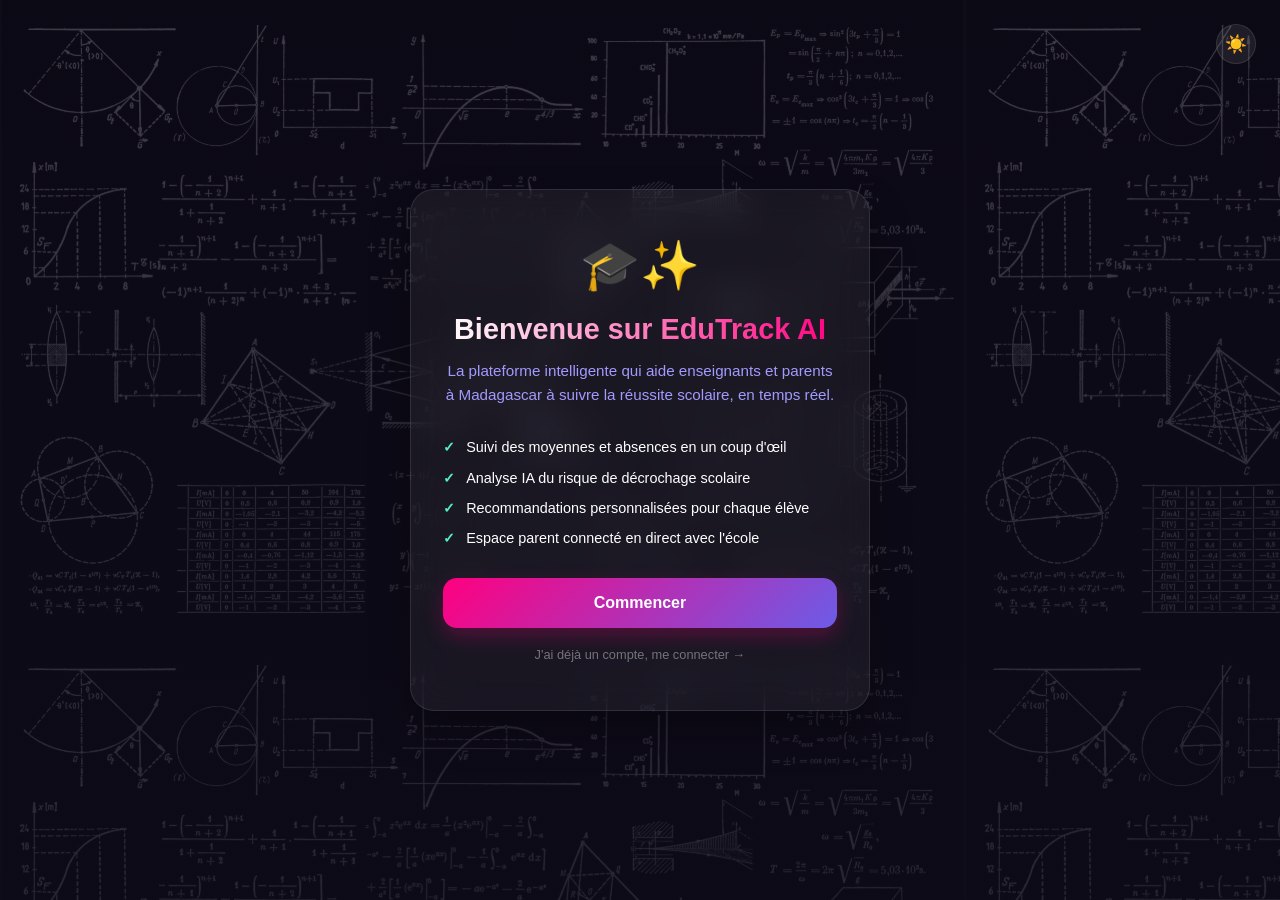
==== frontend/inscription (2).html @ b20ddab0 "Ajout frontend avec thème et pages inscription/login" ====
<!DOCTYPE html>
<html lang="fr">
<head>
    <meta charset="UTF-8">
    <meta name="viewport" content="width=device-width, initial-scale=1.0">
    <title>EduTrack Madagascar AI - Inscription</title>
    <style>
        :root {
            --bg-dark: #0f0c1b;
            --primary-gradient: linear-gradient(135deg, #ff007f, #6c5ce7);
            --text-light: #ffffff;
            --text-muted: #a29bfe;
            --input-bg: rgba(255, 255, 255, 0.07);
        }

        * {
            margin: 0;
            padding: 0;
            box-sizing: border-box;
            font-family: 'Segoe UI', Roboto, Helvetica, Arial, sans-serif;
        }

        body {
            background-color: var(--bg-dark);
            background-image:
                radial-gradient(circle at 20% 30%, rgba(255, 0, 127, 0.15) 0%, transparent 40%),
                radial-gradient(circle at 80% 20%, rgba(0, 206, 201, 0.12) 0%, transparent 35%),
                radial-gradient(circle at 85% 75%, rgba(108, 92, 231, 0.15) 0%, transparent 40%);
                    background-image: linear-gradient(rgba(15, 12, 27, 0.78), rgba(15, 12, 27, 0.88)),
                      url('fondprojet.PNG') !important;
            background-attachment: fixed;
            min-height: 100vh;
            display: flex;
            justify-content: center;
            align-items: center;
            padding: 1.5rem;
        }

        .hidden { display: none !important; }

        /* --- Écran Promo --- */
        .promo-card {
            width: 100%;
            max-width: 460px;
            background: rgba(255, 255, 255, 0.05);
            backdrop-filter: blur(18px);
            -webkit-backdrop-filter: blur(18px);
            border: 1px solid rgba(255, 255, 255, 0.1);
            border-radius: 24px;
            padding: 3rem 2rem;
            box-shadow: 0 20px 40px rgba(0, 0, 0, 0.3);
            color: var(--text-light);
            text-align: center;
        }

        .promo-icon { font-size: 3rem; margin-bottom: 1.2rem; }

        .promo-card h1 {
            font-size: 1.8rem;
            font-weight: 700;
            margin-bottom: 0.8rem;
            background: linear-gradient(to right, #ffffff, #ff007f);
            -webkit-background-clip: text;
            -webkit-text-fill-color: transparent;
        }

        .promo-card p {
            color: var(--text-muted);
            font-size: 0.95rem;
            margin-bottom: 2rem;
            line-height: 1.6;
        }

        .promo-features {
            list-style: none;
            text-align: left;
            margin-bottom: 2rem;
            display: flex;
            flex-direction: column;
            gap: 0.9rem;
        }

        .promo-features li { display: flex; align-items: center; gap: 0.7rem; font-size: 0.9rem; }
        .promo-features li span.check { color: #55efc4; font-weight: 700; }

        .promo-skip { margin-top: 1.2rem; font-size: 0.8rem; }
        .promo-skip a { color: rgba(255, 255, 255, 0.4); text-decoration: none; }
        .promo-skip a:hover { color: rgba(255, 255, 255, 0.7); }

        /* --- Formulaire d'inscription --- */
        .glass-card {
            width: 100%;
            max-width: 420px;
            background: rgba(255, 255, 255, 0.05);
            backdrop-filter: blur(18px);
            -webkit-backdrop-filter: blur(18px);
            border: 1px solid rgba(255, 255, 255, 0.1);
            border-radius: 24px;
            padding: 2.5rem 2rem;
            box-shadow: 0 20px 40px rgba(0, 0, 0, 0.3);
            color: var(--text-light);
        }

        .login-header { text-align: center; margin-bottom: 2rem; }

        .login-header h1 {
            font-size: 1.8rem;
            font-weight: 600;
            margin-bottom: 0.3rem;
            background: linear-gradient(to right, #ffffff, #d6d1f8);
            -webkit-background-clip: text;
            -webkit-text-fill-color: transparent;
        }

        .login-header p { color: var(--text-muted); font-size: 0.9rem; }

        .form-group { margin-bottom: 1.3rem; }

        .form-group label {
            display: block;
            margin-bottom: 0.5rem;
            font-size: 0.75rem;
            font-weight: 600;
            text-transform: uppercase;
            letter-spacing: 1px;
            color: rgba(255, 255, 255, 0.6);
        }

        .form-group input, .form-group select {
            width: 100%;
            padding: 0.9rem 1rem;
            background: var(--input-bg);
            border: 1px solid rgba(255, 255, 255, 0.1);
            border-radius: 12px;
            font-size: 0.95rem;
            color: var(--text-light);
            outline: none;
            transition: all 0.3s ease;
        }

        .form-group select option { background-color: #1c1830; color: white; }

        .form-group input:focus, .form-group select:focus {
            border-color: #ff007f;
            box-shadow: 0 0 10px rgba(255, 0, 127, 0.2);
            background: rgba(255, 255, 255, 0.1);
        }

        .form-group input::placeholder { color: rgba(255, 255, 255, 0.3); }

        .btn-gradient {
            display: inline-block;
            width: 100%;
            padding: 1rem;
            background: var(--primary-gradient);
            border: none;
            border-radius: 14px;
            color: white;
            font-size: 1rem;
            font-weight: 600;
            cursor: pointer;
            box-shadow: 0 8px 20px rgba(255, 0, 127, 0.25);
            transition: transform 0.2s, box-shadow 0.2s;
            text-decoration: none;
            text-align: center;
            box-sizing: border-box;
        }

        .btn-gradient:hover {
            transform: translateY(-2px);
            box-shadow: 0 12px 24px rgba(255, 0, 127, 0.4);
        }

        .error-message, .success-message {
            padding: 0.8rem;
            border-radius: 12px;
            margin-bottom: 1.5rem;
            font-size: 0.85rem;
            text-align: center;
            display: none;
        }

        .error-message { background: rgba(255, 118, 117, 0.15); border: 1px solid rgba(255, 118, 117, 0.3); color: #ff7675; }
        .success-message { background: rgba(85, 239, 196, 0.15); border: 1px solid rgba(85, 239, 196, 0.3); color: #55efc4; }

        .demo-box {
            margin-top: 1.5rem;
            border-top: 1px solid rgba(255, 255, 255, 0.08);
            padding-top: 1rem;
            font-size: 0.8rem;
            color: rgba(255, 255, 255, 0.5);
            text-align: center;
        }

        .demo-box a { color: #ff007f; font-weight: 600; text-decoration: none; }

        .theme-toggle-btn {
            position: fixed;
            top: 1.5rem;
            right: 1.5rem;
            background: rgba(255, 255, 255, 0.08);
            border: 1px solid rgba(255, 255, 255, 0.1);
            color: var(--text-light);
            width: 40px;
            height: 40px;
            border-radius: 50%;
            font-size: 1.1rem;
            cursor: pointer;
        }

        body.light-mode {
            background-color: #f4f4f8;
            background-image: linear-gradient(rgba(255,255,255,0.88), rgba(255,255,255,0.92)), url('fondprojet.PNG') !important;
            color: #1b1b1f;
        }
        body.light-mode .promo-card, body.light-mode .glass-card {
            background: rgba(0,0,0,0.03);
            border: 1px solid rgba(0,0,0,0.08);
            color: #1b1b1f;
        }
        body.light-mode .promo-card h1, body.light-mode .login-header h1 {
            background: linear-gradient(to right, #1b1b1f, #ff007f);
            -webkit-background-clip: text;
            -webkit-text-fill-color: transparent;
        }
        body.light-mode .form-group input, body.light-mode .form-group select {
            background: rgba(0,0,0,0.04);
            border: 1px solid rgba(0,0,0,0.12);
            color: #1b1b1f;
        }
        body.light-mode .promo-skip a { color: rgba(0,0,0,0.4); }
        body.light-mode .theme-toggle-btn { background: rgba(0,0,0,0.05); border-color: rgba(0,0,0,0.1); color: #1b1b1f; }
    </style>
</head>
<body>

    <button id="theme-toggle" class="theme-toggle-btn" onclick="toggleTheme()">☀️</button>

    <!-- ÉCRAN 1 : Promo -->
    <div class="promo-card" id="promo-screen">
        <div class="promo-icon">🎓✨</div>
        <h1>Bienvenue sur EduTrack AI</h1>
        <p>La plateforme intelligente qui aide enseignants et parents à Madagascar à suivre la réussite scolaire, en temps réel.</p>

        <ul class="promo-features">
            <li><span class="check">✓</span> Suivi des moyennes et absences en un coup d'œil</li>
            <li><span class="check">✓</span> Analyse IA du risque de décrochage scolaire</li>
            <li><span class="check">✓</span> Recommandations personnalisées pour chaque élève</li>
            <li><span class="check">✓</span> Espace parent connecté en direct avec l'école</li>
        </ul>

        <button class="btn-gradient" onclick="showRegisterForm()">Commencer</button>

        <div class="promo-skip">
            <a href="login.html">J'ai déjà un compte, me connecter →</a>
        </div>
    </div>

    <!-- ÉCRAN 2 : Formulaire d'inscription (caché au départ) -->
    <div class="glass-card hidden" id="register-screen">
        <div class="login-header">
            <h1>Créer un compte</h1>
            <p>Rejoignez EduTrack Madagascar AI</p>
        </div>

        <div id="error-box" class="error-message"></div>
        <div id="success-box" class="success-message"></div>

        <form id="register-form">
            <div class="form-group">
                <label for="fullname">Nom complet</label>
                <input type="text" id="fullname" required placeholder="Ex: Rova Rakoto">
            </div>

            <div class="form-group">
                <label for="email">Adresse Email</label>
                <input type="email" id="email" required placeholder="hello@design.com">
            </div>

            <div class="form-group">
                <label for="password">Mot de passe</label>
                <input type="password" id="password" required placeholder="••••••••" minlength="4">
            </div>

            <div class="form-group">
                <label for="password-confirm">Confirmer le mot de passe</label>
                <input type="password" id="password-confirm" required placeholder="••••••••" minlength="4">
            </div>

            <div class="form-group">
                <label for="role">Rôle d'accès</label>
                <select id="role">
                    <option value="enseignant">Enseignant / Administrateur</option>
                    <option value="parent">Parent d'élève</option>
                </select>
            </div>

            <button type="submit" class="btn-gradient">S'inscrire</button>
        </form>

        <div class="demo-box">
            Déjà un compte ? <a href="login.html">Se connecter</a>
        </div>
    </div>

    <script src="theme.js"></script>
    <script>
        function showRegisterForm() {
            document.getElementById('promo-screen').classList.add('hidden');
            document.getElementById('register-screen').classList.remove('hidden');
        }

        document.getElementById('register-form').addEventListener('submit', function(e) {
            e.preventDefault();

            const fullname = document.getElementById('fullname').value.trim();
            const email = document.getElementById('email').value.trim().toLowerCase();
            const password = document.getElementById('password').value;
            const passwordConfirm = document.getElementById('password-confirm').value;
            const role = document.getElementById('role').value;

            const errorBox = document.getElementById('error-box');
            const successBox = document.getElementById('success-box');
            errorBox.style.display = "none";
            successBox.style.display = "none";

            if (password !== passwordConfirm) {
                errorBox.innerText = "Les mots de passe ne correspondent pas.";
                errorBox.style.display = "block";
                return;
            }

            let users = JSON.parse(localStorage.getItem('edutrack_users')) || [];

            const demoEmails = ["prof@mg.com", "parent@mg.com"];
            const emailExists = users.some(u => u.email === email) || demoEmails.includes(email);

            if (emailExists) {
                errorBox.innerText = "Un compte existe déjà avec cet email.";
                errorBox.style.display = "block";
                return;
            }

            users.push({ fullname, email, password, role });
            localStorage.setItem('edutrack_users', JSON.stringify(users));

            successBox.innerText = "Compte créé avec succès ! Redirection vers la connexion...";
            successBox.style.display = "block";

            setTimeout(() => {
                window.location.href = "login.html";
            }, 1500);
        });
    </script>
</body>
</html>
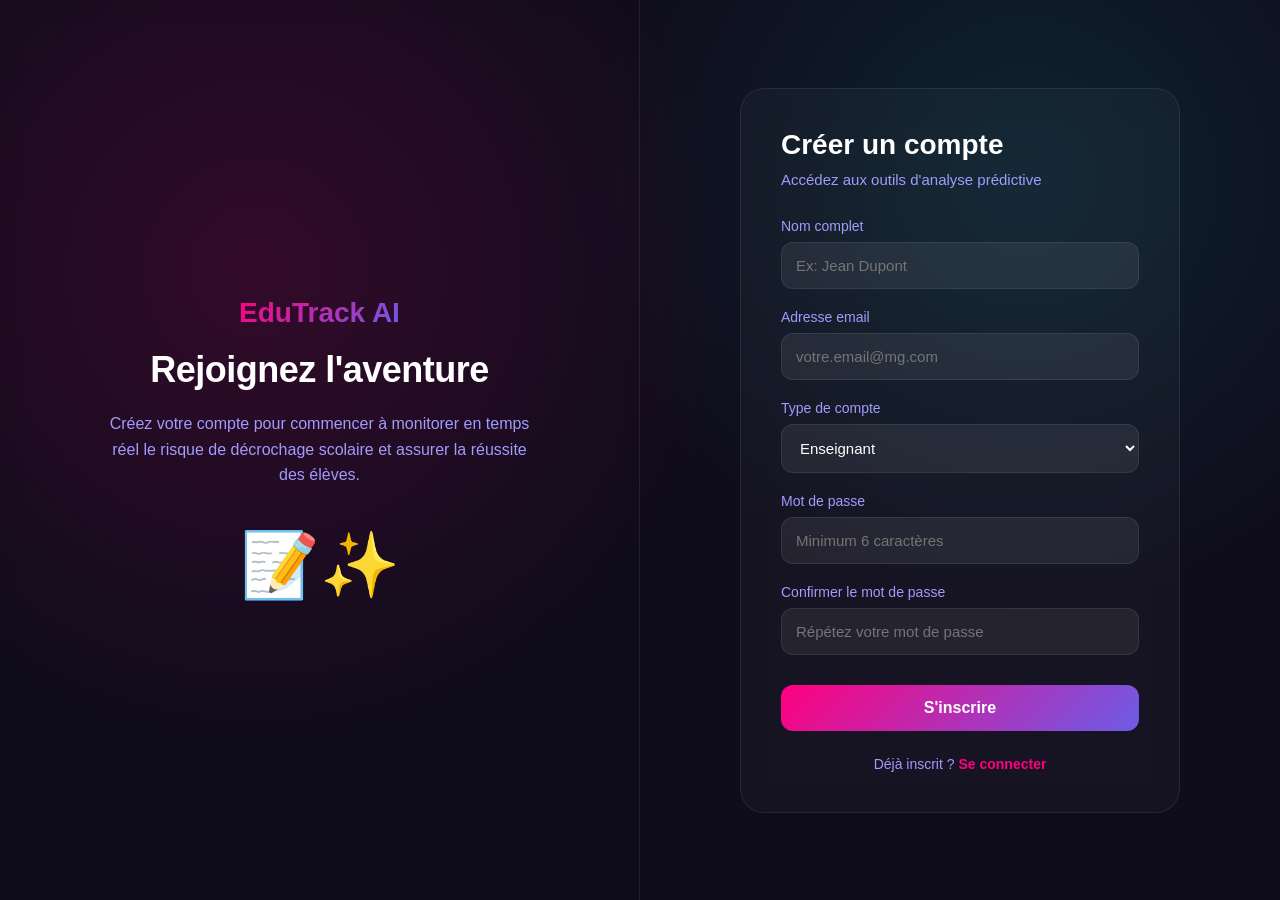
==== commit 145e5f35: "suppression des fichier unitil" ====
--- a/frontend/inscription (2).html
+++ b/frontend/inscription (2).html
@@ -5,12 +5,14 @@
     <meta name="viewport" content="width=device-width, initial-scale=1.0">
     <title>EduTrack Madagascar AI - Inscription</title>
     <style>
+        /* --- Styles Néon / Thème Sombre d'origine --- */
         :root {
             --bg-dark: #0f0c1b;
             --primary-gradient: linear-gradient(135deg, #ff007f, #6c5ce7);
             --text-light: #ffffff;
             --text-muted: #a29bfe;
             --input-bg: rgba(255, 255, 255, 0.07);
+            --card-border: rgba(255, 255, 255, 0.08);
         }
 
         * {
@@ -24,316 +26,269 @@
             background-color: var(--bg-dark);
             background-image:
                 radial-gradient(circle at 20% 30%, rgba(255, 0, 127, 0.15) 0%, transparent 40%),
-                radial-gradient(circle at 80% 20%, rgba(0, 206, 201, 0.12) 0%, transparent 35%),
-                radial-gradient(circle at 85% 75%, rgba(108, 92, 231, 0.15) 0%, transparent 40%);
-                    background-image: linear-gradient(rgba(15, 12, 27, 0.78), rgba(15, 12, 27, 0.88)),
-                      url('fondprojet.PNG') !important;
+                radial-gradient(circle at 80% 20%, rgba(0, 206, 201, 0.12) 0%, transparent 35%);
             background-attachment: fixed;
+            color: var(--text-light);
             min-height: 100vh;
+        }
+
+        .container {
+            display: flex;
+            min-height: 100vh;
+            flex-wrap: wrap;
+        }
+
+        /* --- Partie gauche : Présentation --- */
+        .welcome-section {
+            width: 50%;
+            display: flex;
+            flex-direction: column;
+            justify-content: center;
+            align-items: center;
+            padding: 50px;
+            text-align: center;
+            border-right: 1px solid var(--card-border);
+            backdrop-filter: blur(10px);
+        }
+
+        .logo {
+            font-size: 28px;
+            font-weight: 800;
+            background: var(--primary-gradient);
+            -webkit-background-clip: text;
+            -webkit-text-fill-color: transparent;
+            margin-bottom: 20px;
+        }
+
+        .welcome-section h1 {
+            font-size: 36px;
+            margin-bottom: 20px;
+            font-weight: 700;
+            letter-spacing: -0.5px;
+        }
+
+        .welcome-section p {
+            font-size: 16px;
+            max-width: 420px;
+            line-height: 1.6;
+            color: var(--text-muted);
+        }
+
+        .illustration {
+            font-size: 64px;
+            margin-top: 40px;
+            animation: float 3s ease-in-out infinite;
+        }
+
+        @keyframes float {
+            0%, 100% { transform: translateY(0); }
+            50% { transform: translateY(-10px); }
+        }
+
+        /* --- Partie droite : Formulaire --- */
+        .register-section {
+            width: 50%;
             display: flex;
             justify-content: center;
             align-items: center;
-            padding: 1.5rem;
-        }
-
-        .hidden { display: none !important; }
-
-        /* --- Écran Promo --- */
-        .promo-card {
+            padding: 40px;
+        }
+
+        .register-box {
             width: 100%;
-            max-width: 460px;
-            background: rgba(255, 255, 255, 0.05);
-            backdrop-filter: blur(18px);
-            -webkit-backdrop-filter: blur(18px);
-            border: 1px solid rgba(255, 255, 255, 0.1);
+            max-width: 440px;
+            background: rgba(255, 255, 255, 0.03);
+            border: 1px solid var(--card-border);
+            padding: 40px;
             border-radius: 24px;
-            padding: 3rem 2rem;
-            box-shadow: 0 20px 40px rgba(0, 0, 0, 0.3);
-            color: var(--text-light);
-            text-align: center;
-        }
-
-        .promo-icon { font-size: 3rem; margin-bottom: 1.2rem; }
-
-        .promo-card h1 {
-            font-size: 1.8rem;
+            backdrop-filter: blur(16px);
+        }
+
+        .register-box h2 {
+            font-size: 28px;
             font-weight: 700;
-            margin-bottom: 0.8rem;
-            background: linear-gradient(to right, #ffffff, #ff007f);
-            -webkit-background-clip: text;
-            -webkit-text-fill-color: transparent;
-        }
-
-        .promo-card p {
+            margin-bottom: 10px;
+        }
+
+        .subtitle {
             color: var(--text-muted);
-            font-size: 0.95rem;
-            margin-bottom: 2rem;
-            line-height: 1.6;
-        }
-
-        .promo-features {
-            list-style: none;
-            text-align: left;
-            margin-bottom: 2rem;
-            display: flex;
-            flex-direction: column;
-            gap: 0.9rem;
-        }
-
-        .promo-features li { display: flex; align-items: center; gap: 0.7rem; font-size: 0.9rem; }
-        .promo-features li span.check { color: #55efc4; font-weight: 700; }
-
-        .promo-skip { margin-top: 1.2rem; font-size: 0.8rem; }
-        .promo-skip a { color: rgba(255, 255, 255, 0.4); text-decoration: none; }
-        .promo-skip a:hover { color: rgba(255, 255, 255, 0.7); }
-
-        /* --- Formulaire d'inscription --- */
-        .glass-card {
+            margin-bottom: 30px;
+            font-size: 15px;
+        }
+
+        label {
+            display: block;
+            margin-top: 20px;
+            color: var(--text-muted);
+            font-weight: 500;
+            font-size: 14px;
+        }
+
+        input, select {
             width: 100%;
-            max-width: 420px;
-            background: rgba(255, 255, 255, 0.05);
-            backdrop-filter: blur(18px);
-            -webkit-backdrop-filter: blur(18px);
-            border: 1px solid rgba(255, 255, 255, 0.1);
-            border-radius: 24px;
-            padding: 2.5rem 2rem;
-            box-shadow: 0 20px 40px rgba(0, 0, 0, 0.3);
-            color: var(--text-light);
-        }
-
-        .login-header { text-align: center; margin-bottom: 2rem; }
-
-        .login-header h1 {
-            font-size: 1.8rem;
-            font-weight: 600;
-            margin-bottom: 0.3rem;
-            background: linear-gradient(to right, #ffffff, #d6d1f8);
-            -webkit-background-clip: text;
-            -webkit-text-fill-color: transparent;
-        }
-
-        .login-header p { color: var(--text-muted); font-size: 0.9rem; }
-
-        .form-group { margin-bottom: 1.3rem; }
-
-        .form-group label {
-            display: block;
-            margin-bottom: 0.5rem;
-            font-size: 0.75rem;
-            font-weight: 600;
-            text-transform: uppercase;
-            letter-spacing: 1px;
-            color: rgba(255, 255, 255, 0.6);
-        }
-
-        .form-group input, .form-group select {
-            width: 100%;
-            padding: 0.9rem 1rem;
+            padding: 14px;
+            margin-top: 8px;
+            border-radius: 12px;
+            border: 1px solid var(--card-border);
             background: var(--input-bg);
-            border: 1px solid rgba(255, 255, 255, 0.1);
-            border-radius: 12px;
-            font-size: 0.95rem;
             color: var(--text-light);
             outline: none;
-            transition: all 0.3s ease;
-        }
-
-        .form-group select option { background-color: #1c1830; color: white; }
-
-        .form-group input:focus, .form-group select:focus {
+            font-size: 15px;
+            transition: all 0.3s;
+        }
+
+        input:focus, select:focus {
             border-color: #ff007f;
+            background: rgba(255, 255, 255, 0.1);
             box-shadow: 0 0 10px rgba(255, 0, 127, 0.2);
-            background: rgba(255, 255, 255, 0.1);
-        }
-
-        .form-group input::placeholder { color: rgba(255, 255, 255, 0.3); }
-
-        .btn-gradient {
-            display: inline-block;
+        }
+
+        select option {
+            background-color: #0f0c1b;
+            color: var(--text-light);
+        }
+
+        button {
             width: 100%;
-            padding: 1rem;
+            padding: 14px;
             background: var(--primary-gradient);
+            color: white;
             border: none;
-            border-radius: 14px;
-            color: white;
-            font-size: 1rem;
+            border-radius: 12px;
+            margin-top: 30px;
+            font-size: 16px;
+            font-weight: bold;
+            cursor: pointer;
+            transition: opacity 0.3s, transform 0.2s;
+        }
+
+        button:hover {
+            opacity: 0.9;
+            transform: translateY(-1px);
+        }
+
+        .login-link {
+            text-align: center;
+            margin-top: 25px;
+            font-size: 14px;
+            color: var(--text-muted);
+        }
+
+        .login-link a {
+            color: #ff007f;
+            text-decoration: none;
             font-weight: 600;
-            cursor: pointer;
-            box-shadow: 0 8px 20px rgba(255, 0, 127, 0.25);
-            transition: transform 0.2s, box-shadow 0.2s;
-            text-decoration: none;
-            text-align: center;
-            box-sizing: border-box;
-        }
-
-        .btn-gradient:hover {
-            transform: translateY(-2px);
-            box-shadow: 0 12px 24px rgba(255, 0, 127, 0.4);
-        }
-
-        .error-message, .success-message {
-            padding: 0.8rem;
-            border-radius: 12px;
-            margin-bottom: 1.5rem;
-            font-size: 0.85rem;
-            text-align: center;
+        }
+
+        /* --- Alertes et Notifications --- */
+        .alert-box {
+            padding: 12px;
+            border-radius: 10px;
+            margin-top: 20px;
+            font-size: 14px;
+            font-weight: 500;
             display: none;
         }
-
-        .error-message { background: rgba(255, 118, 117, 0.15); border: 1px solid rgba(255, 118, 117, 0.3); color: #ff7675; }
-        .success-message { background: rgba(85, 239, 196, 0.15); border: 1px solid rgba(85, 239, 196, 0.3); color: #55efc4; }
-
-        .demo-box {
-            margin-top: 1.5rem;
-            border-top: 1px solid rgba(255, 255, 255, 0.08);
-            padding-top: 1rem;
-            font-size: 0.8rem;
-            color: rgba(255, 255, 255, 0.5);
-            text-align: center;
-        }
-
-        .demo-box a { color: #ff007f; font-weight: 600; text-decoration: none; }
-
-        .theme-toggle-btn {
-            position: fixed;
-            top: 1.5rem;
-            right: 1.5rem;
-            background: rgba(255, 255, 255, 0.08);
-            border: 1px solid rgba(255, 255, 255, 0.1);
-            color: var(--text-light);
-            width: 40px;
-            height: 40px;
-            border-radius: 50%;
-            font-size: 1.1rem;
-            cursor: pointer;
-        }
-
-        body.light-mode {
-            background-color: #f4f4f8;
-            background-image: linear-gradient(rgba(255,255,255,0.88), rgba(255,255,255,0.92)), url('fondprojet.PNG') !important;
-            color: #1b1b1f;
-        }
-        body.light-mode .promo-card, body.light-mode .glass-card {
-            background: rgba(0,0,0,0.03);
-            border: 1px solid rgba(0,0,0,0.08);
-            color: #1b1b1f;
-        }
-        body.light-mode .promo-card h1, body.light-mode .login-header h1 {
-            background: linear-gradient(to right, #1b1b1f, #ff007f);
-            -webkit-background-clip: text;
-            -webkit-text-fill-color: transparent;
-        }
-        body.light-mode .form-group input, body.light-mode .form-group select {
-            background: rgba(0,0,0,0.04);
-            border: 1px solid rgba(0,0,0,0.12);
-            color: #1b1b1f;
-        }
-        body.light-mode .promo-skip a { color: rgba(0,0,0,0.4); }
-        body.light-mode .theme-toggle-btn { background: rgba(0,0,0,0.05); border-color: rgba(0,0,0,0.1); color: #1b1b1f; }
+        .alert-error {
+            background: rgba(255, 0, 127, 0.15);
+            border: 1px solid #ff007f;
+            color: #ff007f;
+        }
+        .alert-success {
+            background: rgba(0, 206, 201, 0.15);
+            border: 1px solid #00cec9;
+            color: #00cec9;
+        }
+
+        /* --- Mobile Responsive --- */
+        @media (max-width: 850px) {
+            .welcome-section, .register-section {
+                width: 100%;
+            }
+            .welcome-section {
+                padding: 40px 20px;
+                border-right: none;
+                border-bottom: 1px solid var(--card-border);
+            }
+        }
     </style>
 </head>
 <body>
 
-    <button id="theme-toggle" class="theme-toggle-btn" onclick="toggleTheme()">☀️</button>
-
-    <!-- ÉCRAN 1 : Promo -->
-    <div class="promo-card" id="promo-screen">
-        <div class="promo-icon">🎓✨</div>
-        <h1>Bienvenue sur EduTrack AI</h1>
-        <p>La plateforme intelligente qui aide enseignants et parents à Madagascar à suivre la réussite scolaire, en temps réel.</p>
-
-        <ul class="promo-features">
-            <li><span class="check">✓</span> Suivi des moyennes et absences en un coup d'œil</li>
-            <li><span class="check">✓</span> Analyse IA du risque de décrochage scolaire</li>
-            <li><span class="check">✓</span> Recommandations personnalisées pour chaque élève</li>
-            <li><span class="check">✓</span> Espace parent connecté en direct avec l'école</li>
-        </ul>
-
-        <button class="btn-gradient" onclick="showRegisterForm()">Commencer</button>
-
-        <div class="promo-skip">
-            <a href="login.html">J'ai déjà un compte, me connecter →</a>
+    <div class="container">
+
+        <div class="welcome-section">
+            <div class="logo">EduTrack AI</div>
+            <h1>Rejoignez l'aventure</h1>
+            <p>
+                Créez votre compte pour commencer à monitorer en temps réel le risque de décrochage scolaire et assurer la réussite des élèves.
+            </p>
+            <div class="illustration">📝✨</div>
         </div>
+
+        <div class="register-section">
+            <div class="register-box">
+                <h2>Créer un compte</h2>
+                <p class="subtitle">Accédez aux outils d'analyse prédictive</p>
+
+                <form id="registerForm">
+                    <label for="fullname">Nom complet</label>
+                    <input type="text" id="fullname" placeholder="Ex: Jean Dupont" required>
+
+                    <label for="email">Adresse email</label>
+                    <input type="email" id="email" placeholder="votre.email@mg.com" required>
+
+                    <label for="role">Type de compte</label>
+                    <select id="role">
+                        <option value="Enseignant">Enseignant</option>
+                        <option value="Parent">Parent</option>
+                        <option value="Administrateur">Administrateur</option>
+                    </select>
+
+                    <label for="password">Mot de passe</label>
+                    <input type="password" id="password" placeholder="Minimum 6 caractères" required>
+
+                    <label for="password-confirm">Confirmer le mot de passe</label>
+                    <input type="password" id="password-confirm" placeholder="Répétez votre mot de passe" required>
+
+                    <div id="error-box" class="alert-box alert-error"></div>
+                    <div id="success-box" class="alert-box alert-success"></div>
+
+                    <button type="submit">S'inscrire</button>
+                </form>
+
+                <p class="login-link">Déjà inscrit ? <a href="login.html">Se connecter</a></p>
+            </div>
+        </div>
+
     </div>
 
-    <!-- ÉCRAN 2 : Formulaire d'inscription (caché au départ) -->
-    <div class="glass-card hidden" id="register-screen">
-        <div class="login-header">
-            <h1>Créer un compte</h1>
-            <p>Rejoignez EduTrack Madagascar AI</p>
-        </div>
-
-        <div id="error-box" class="error-message"></div>
-        <div id="success-box" class="success-message"></div>
-
-        <form id="register-form">
-            <div class="form-group">
-                <label for="fullname">Nom complet</label>
-                <input type="text" id="fullname" required placeholder="Ex: Rova Rakoto">
-            </div>
-
-            <div class="form-group">
-                <label for="email">Adresse Email</label>
-                <input type="email" id="email" required placeholder="hello@design.com">
-            </div>
-
-            <div class="form-group">
-                <label for="password">Mot de passe</label>
-                <input type="password" id="password" required placeholder="••••••••" minlength="4">
-            </div>
-
-            <div class="form-group">
-                <label for="password-confirm">Confirmer le mot de passe</label>
-                <input type="password" id="password-confirm" required placeholder="••••••••" minlength="4">
-            </div>
-
-            <div class="form-group">
-                <label for="role">Rôle d'accès</label>
-                <select id="role">
-                    <option value="enseignant">Enseignant / Administrateur</option>
-                    <option value="parent">Parent d'élève</option>
-                </select>
-            </div>
-
-            <button type="submit" class="btn-gradient">S'inscrire</button>
-        </form>
-
-        <div class="demo-box">
-            Déjà un compte ? <a href="login.html">Se connecter</a>
-        </div>
-    </div>
-
-    <script src="theme.js"></script>
     <script>
-        function showRegisterForm() {
-            document.getElementById('promo-screen').classList.add('hidden');
-            document.getElementById('register-screen').classList.remove('hidden');
-        }
-
-        document.getElementById('register-form').addEventListener('submit', function(e) {
+        document.getElementById('registerForm').addEventListener('submit', function(e) {
             e.preventDefault();
-
-            const fullname = document.getElementById('fullname').value.trim();
-            const email = document.getElementById('email').value.trim().toLowerCase();
+            
+            const fullname = document.getElementById('fullname').value;
+            const email = document.getElementById('email').value;
             const password = document.getElementById('password').value;
             const passwordConfirm = document.getElementById('password-confirm').value;
             const role = document.getElementById('role').value;
 
             const errorBox = document.getElementById('error-box');
             const successBox = document.getElementById('success-box');
+            
             errorBox.style.display = "none";
             successBox.style.display = "none";
 
+            // Validation des mots de passe
             if (password !== passwordConfirm) {
                 errorBox.innerText = "Les mots de passe ne correspondent pas.";
                 errorBox.style.display = "block";
                 return;
             }
 
+            // Simulation d'enregistrement local
             let users = JSON.parse(localStorage.getItem('edutrack_users')) || [];
-
-            const demoEmails = ["prof@mg.com", "parent@mg.com"];
-            const emailExists = users.some(u => u.email === email) || demoEmails.includes(email);
+            const emailExists = users.some(u => u.email === email) || ["prof@mg.com", "parent@mg.com"].includes(email);
 
             if (emailExists) {
                 errorBox.innerText = "Un compte existe déjà avec cet email.";
@@ -341,16 +296,18 @@
                 return;
             }
 
+            // Sauvegarde de l'utilisateur fictif
             users.push({ fullname, email, password, role });
             localStorage.setItem('edutrack_users', JSON.stringify(users));
 
-            successBox.innerText = "Compte créé avec succès ! Redirection vers la connexion...";
+            successBox.innerText = "Compte créé avec succès ! Redirection...";
             successBox.style.display = "block";
 
+            // Redirection vers le login
             setTimeout(() => {
                 window.location.href = "login.html";
             }, 1500);
         });
     </script>
 </body>
-</html>
+</html>
